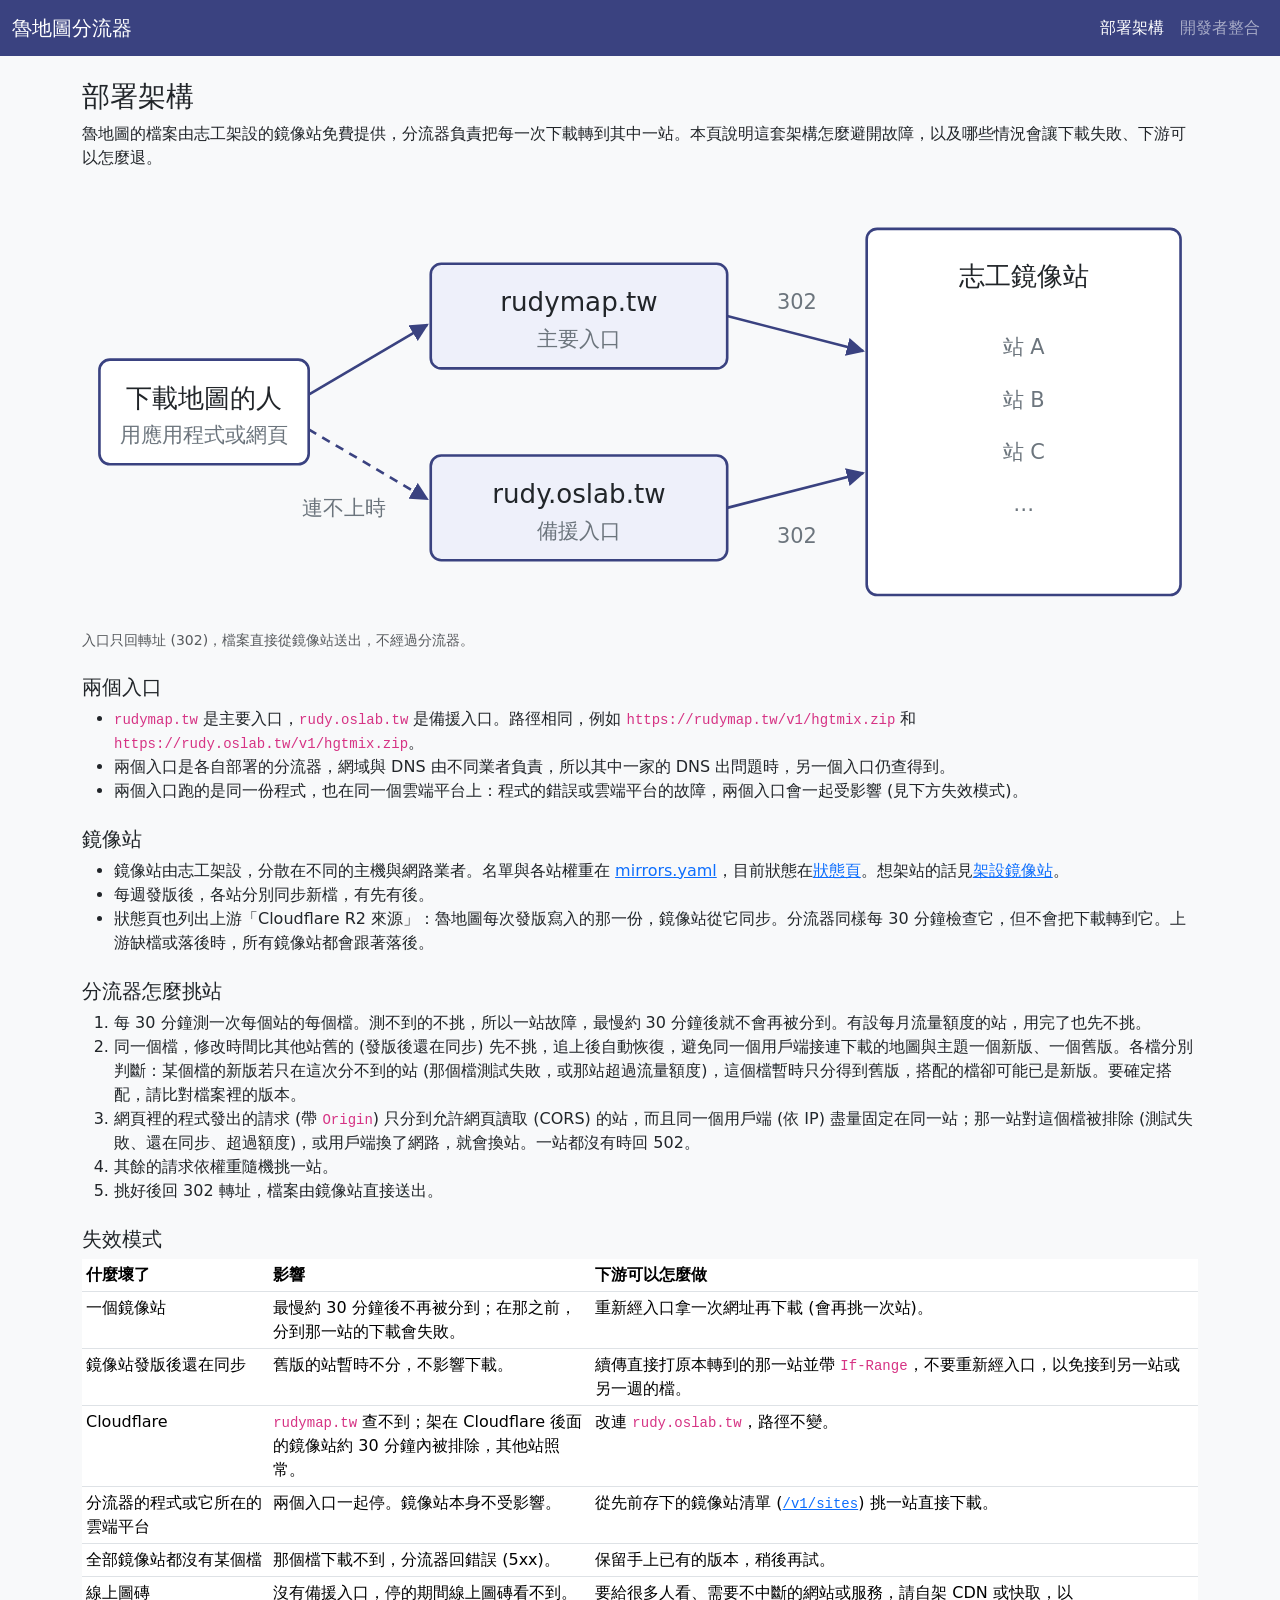
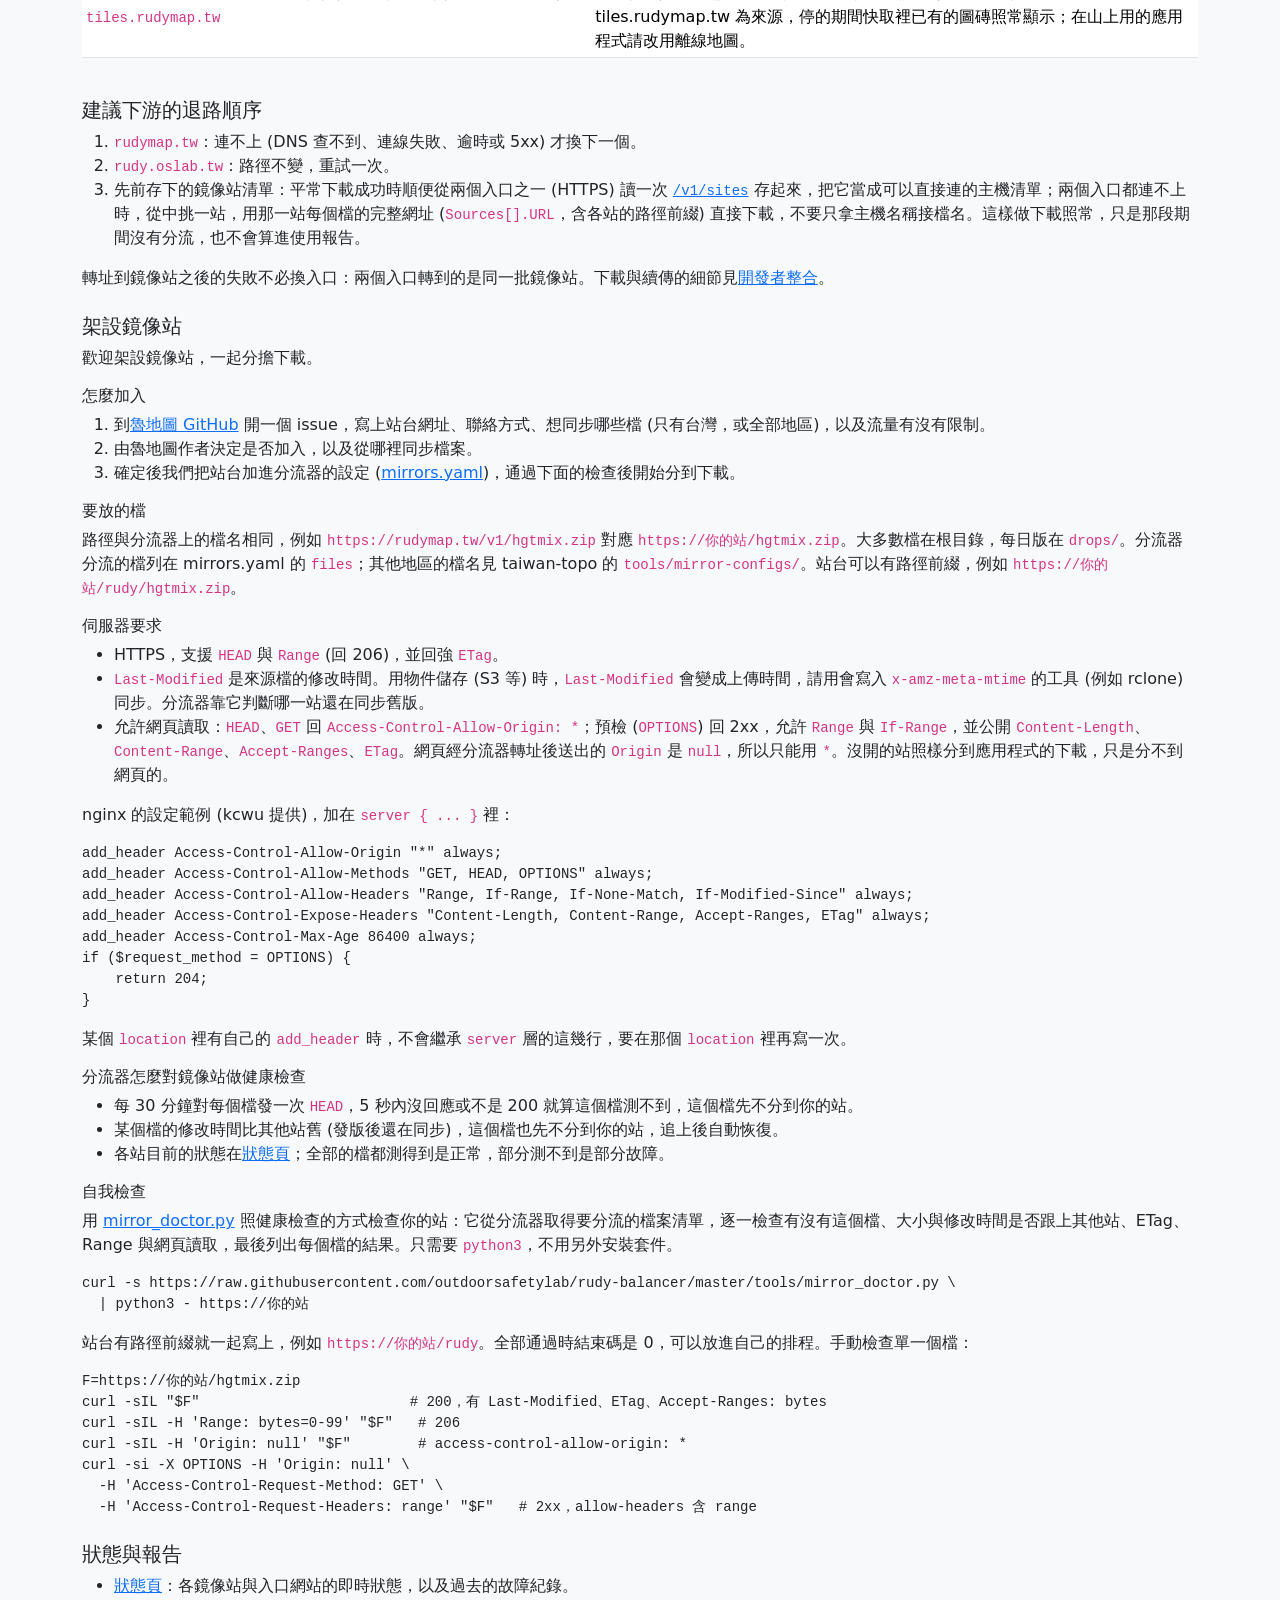
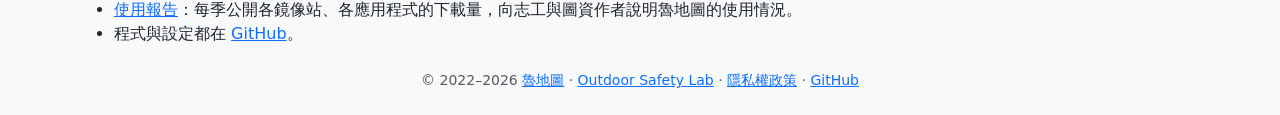
==== webroot/deployment/index.html @ 12022cca "fix: 檢查腳本逾時與重試對齊健康檢查；mtime 截斷；常見問題只寫作者回覆過的；curl 跟隨轉址 (AI 互審第 2 輪) Co-Authored-By: Claude Opus 5.5 <n" ====
<!DOCTYPE html>
<html lang="zh-Hant-TW">

<head>
  <meta charset="utf-8">
  <meta http-equiv="X-UA-Compatible" content="IE=edge">
  <meta name="viewport" content="width=device-width,initial-scale=1.0">
  <link rel="icon" type="image/png" href="/app/favicon.png">
  <title>部署架構 - 魯地圖分流器</title>
  <link href="https://cdn.jsdelivr.net/npm/bootstrap@5.1.3/dist/css/bootstrap.min.css" rel="stylesheet"
    integrity="sha384-1BmE4kWBq78iYhFldvKuhfTAU6auU8tT94WrHftjDbrCEXSU1oBoqyl2QvZ6jIW3" crossorigin="anonymous">
  <script src="https://cdn.jsdelivr.net/npm/bootstrap@5.1.3/dist/js/bootstrap.bundle.min.js"
    integrity="sha384-ka7Sk0Gln4gmtz2MlQnikT1wXgYsOg+OMhuP+IlRH9sENBO0LRn5q+8nbTov4+1p"
    crossorigin="anonymous"></script>
  <link href="/app/app.css?v=2" rel="stylesheet">
  <!-- What this page says about failover must match what the balancer does:
       update it in the same change as dao/file.go, controller/file.go,
       controller/affinity.go or the health check. -->
</head>

<body class="bg-light">
  <header>
    <nav class="navbar navbar-expand-lg navbar-dark" style="background-color: #3a4280;">
      <div class="container-fluid">
        <a class="navbar-brand" href="/app">魯地圖分流器</a>
        <button class="navbar-toggler" type="button" data-bs-toggle="collapse" data-bs-target="#navbarCollapse"
          aria-controls="navbarCollapse" aria-expanded="false" aria-label="Toggle navigation">
          <span class="navbar-toggler-icon"></span>
        </button>
        <div class="collapse navbar-collapse" id="navbarCollapse">
          <ul class="navbar-nav ms-auto mb-2 mb-lg-0">
            <li class="nav-item"><a class="nav-link active" aria-current="page" href="/deployment">部署架構</a></li>
            <li class="nav-item"><a class="nav-link" href="/developers">開發者整合</a></li>
          </ul>
        </div>
      </div>
    </nav>
  </header>
  <main class="container my-4 doc">
    <h1 class="h3">部署架構</h1>
    <p>
      魯地圖的檔案由志工架設的鏡像站免費提供，分流器負責把每一次下載轉到其中一站。本頁說明這套架構怎麼避開故障，以及哪些情況會讓下載失敗、下游可以怎麼退。
    </p>

    <figure class="arch my-4">
      <svg viewBox="0 0 640 250" role="img" aria-labelledby="arch-title">
        <title id="arch-title">下載經入口轉址到鏡像站</title>
        <defs>
          <marker id="arrow" viewBox="0 0 10 10" refX="9" refY="5" markerWidth="7" markerHeight="7" orient="auto">
            <path d="M0,0 L10,5 L0,10 z" fill="#3a4280" />
          </marker>
        </defs>
        <g class="box">
          <rect x="10" y="95" width="120" height="60" rx="6" fill="#fff" stroke="#3a4280" stroke-width="1.5" />
          <text x="70" y="122" text-anchor="middle" font-size="15" fill="#212529">下載地圖的人</text>
          <text x="70" y="142" class="sub" text-anchor="middle" font-size="12" fill="#6c757d">用應用程式或網頁</text>
        </g>
        <g class="box entry">
          <rect x="200" y="40" width="170" height="60" rx="6" fill="#eef0fa" stroke="#3a4280" stroke-width="1.5" />
          <text x="285" y="67" text-anchor="middle" font-size="15" fill="#212529">rudymap.tw</text>
          <text x="285" y="87" class="sub" text-anchor="middle" font-size="12" fill="#6c757d">主要入口</text>
          <rect x="200" y="150" width="170" height="60" rx="6" fill="#eef0fa" stroke="#3a4280" stroke-width="1.5" />
          <text x="285" y="177" text-anchor="middle" font-size="15" fill="#212529">rudy.oslab.tw</text>
          <text x="285" y="197" class="sub" text-anchor="middle" font-size="12" fill="#6c757d">備援入口</text>
        </g>
        <g class="box">
          <rect x="450" y="20" width="180" height="210" rx="6" fill="#fff" stroke="#3a4280" stroke-width="1.5" />
          <text x="540" y="52" text-anchor="middle" font-size="15" fill="#212529">志工鏡像站</text>
          <text x="540" y="92" class="sub" text-anchor="middle" font-size="12" fill="#6c757d">站 A</text>
          <text x="540" y="122" class="sub" text-anchor="middle" font-size="12" fill="#6c757d">站 B</text>
          <text x="540" y="152" class="sub" text-anchor="middle" font-size="12" fill="#6c757d">站 C</text>
          <text x="540" y="182" class="sub" text-anchor="middle" font-size="12" fill="#6c757d">…</text>
        </g>
        <g class="flow" fill="none" stroke="#3a4280" stroke-width="1.5">
          <path d="M130,115 L198,75" marker-end="url(#arrow)" />
          <path d="M130,135 L198,175" marker-end="url(#arrow)" stroke-dasharray="5 4" />
          <path d="M370,70 L448,90" marker-end="url(#arrow)" />
          <path d="M370,180 L448,160" marker-end="url(#arrow)" />
        </g>
        <text x="410" y="66" class="sub" text-anchor="middle" font-size="12" fill="#6c757d">302</text>
        <text x="410" y="200" class="sub" text-anchor="middle" font-size="12" fill="#6c757d">302</text>
        <text x="150" y="184" class="sub" text-anchor="middle" font-size="12" fill="#6c757d">連不上時</text>
      </svg>
      <figcaption class="text-muted small">入口只回轉址 (302)，檔案直接從鏡像站送出，不經過分流器。</figcaption>
    </figure>

    <h2 class="h5 mt-4">兩個入口</h2>
    <ul>
      <li><code>rudymap.tw</code> 是主要入口，<code>rudy.oslab.tw</code> 是備援入口。路徑相同，例如 <code>https://rudymap.tw/v1/hgtmix.zip</code> 和 <code>https://rudy.oslab.tw/v1/hgtmix.zip</code>。</li>
      <li>兩個入口是各自部署的分流器，網域與 DNS 由不同業者負責，所以其中一家的 DNS 出問題時，另一個入口仍查得到。</li>
      <li>兩個入口跑的是同一份程式，也在同一個雲端平台上：程式的錯誤或雲端平台的故障，兩個入口會一起受影響 (見下方失效模式)。</li>
    </ul>

    <h2 class="h5 mt-4">鏡像站</h2>
    <ul>
      <li>鏡像站由志工架設，分散在不同的主機與網路業者。名單與各站權重在 <a href="https://github.com/outdoorsafetylab/rudy-balancer/blob/master/config/mirrors.yaml">mirrors.yaml</a>，目前狀態在<a href="https://rudymap.statuspage.io/">狀態頁</a>。想架站的話見<a href="#mirrors">架設鏡像站</a>。</li>
      <li>每週發版後，各站分別同步新檔，有先有後。</li>
      <li>狀態頁也列出上游「Cloudflare R2 來源」：魯地圖每次發版寫入的那一份，鏡像站從它同步。分流器同樣每 30 分鐘檢查它，但不會把下載轉到它。上游缺檔或落後時，所有鏡像站都會跟著落後。</li>
    </ul>

    <h2 class="h5 mt-4">分流器怎麼挑站</h2>
    <ol>
      <li>每 30 分鐘測一次每個站的每個檔。測不到的不挑，所以一站故障，最慢約 30 分鐘後就不會再被分到。有設每月流量額度的站，用完了也先不挑。</li>
      <li>同一個檔，修改時間比其他站舊的 (發版後還在同步) 先不挑，追上後自動恢復，避免同一個用戶端接連下載的地圖與主題一個新版、一個舊版。各檔分別判斷：某個檔的新版若只在這次分不到的站 (那個檔測試失敗，或那站超過流量額度)，這個檔暫時只分得到舊版，搭配的檔卻可能已是新版。要確定搭配，請比對檔案裡的版本。</li>
      <li>網頁裡的程式發出的請求 (帶 <code>Origin</code>) 只分到允許網頁讀取 (CORS) 的站，而且同一個用戶端 (依 IP) 盡量固定在同一站；那一站對這個檔被排除 (測試失敗、還在同步、超過額度)，或用戶端換了網路，就會換站。一站都沒有時回 502。</li>
      <li>其餘的請求依權重隨機挑一站。</li>
      <li>挑好後回 302 轉址，檔案由鏡像站直接送出。</li>
    </ol>

    <h2 class="h5 mt-4">失效模式</h2>
    <div class="table-responsive">
      <table class="table table-sm align-top">
        <thead>
          <tr>
            <th>什麼壞了</th>
            <th>影響</th>
            <th>下游可以怎麼做</th>
          </tr>
        </thead>
        <tbody>
          <tr>
            <td>一個鏡像站</td>
            <td>最慢約 30 分鐘後不再被分到；在那之前，分到那一站的下載會失敗。</td>
            <td>重新經入口拿一次網址再下載 (會再挑一次站)。</td>
          </tr>
          <tr>
            <td>鏡像站發版後還在同步</td>
            <td>舊版的站暫時不分，不影響下載。</td>
            <td>續傳直接打原本轉到的那一站並帶 <code>If-Range</code>，不要重新經入口，以免接到另一站或另一週的檔。</td>
          </tr>
          <tr>
            <td>Cloudflare</td>
            <td><code>rudymap.tw</code> 查不到；架在 Cloudflare 後面的鏡像站約 30 分鐘內被排除，其他站照常。</td>
            <td>改連 <code>rudy.oslab.tw</code>，路徑不變。</td>
          </tr>
          <tr>
            <td>分流器的程式或它所在的雲端平台</td>
            <td>兩個入口一起停。鏡像站本身不受影響。</td>
            <td>從先前存下的鏡像站清單 (<a href="/v1/sites"><code>/v1/sites</code></a>) 挑一站直接下載。</td>
          </tr>
          <tr>
            <td>全部鏡像站都沒有某個檔</td>
            <td>那個檔下載不到，分流器回錯誤 (5xx)。</td>
            <td>保留手上已有的版本，稍後再試。</td>
          </tr>
          <tr>
            <td>線上圖磚 <code>tiles.rudymap.tw</code></td>
            <td>沒有備援入口，停的期間線上圖磚看不到。</td>
            <td>要給很多人看、需要不中斷的網站或服務，請自架 CDN 或快取，以 tiles.rudymap.tw 為來源，停的期間快取裡已有的圖磚照常顯示；在山上用的應用程式請改用離線地圖。</td>
          </tr>
        </tbody>
      </table>
    </div>

    <h2 class="h5 mt-4">建議下游的退路順序</h2>
    <ol>
      <li><code>rudymap.tw</code>：連不上 (DNS 查不到、連線失敗、逾時或 5xx) 才換下一個。</li>
      <li><code>rudy.oslab.tw</code>：路徑不變，重試一次。</li>
      <li>先前存下的鏡像站清單：平常下載成功時順便從兩個入口之一 (HTTPS) 讀一次 <a href="/v1/sites"><code>/v1/sites</code></a> 存起來，把它當成可以直接連的主機清單；兩個入口都連不上時，從中挑一站，用那一站每個檔的完整網址 (<code>Sources[].URL</code>，含各站的路徑前綴) 直接下載，不要只拿主機名稱接檔名。這樣做下載照常，只是那段期間沒有分流，也不會算進使用報告。</li>
    </ol>
    <p>轉址到鏡像站之後的失敗不必換入口：兩個入口轉到的是同一批鏡像站。下載與續傳的細節見<a href="/developers#app-download">開發者整合</a>。</p>

    <h2 class="h5 mt-4" id="mirrors">架設鏡像站</h2>
    <p>歡迎架設鏡像站，一起分擔下載。</p>
    <h3 class="h6 mt-3">怎麼加入</h3>
    <ol>
      <li>到<a href="https://github.com/alpha-rudy/taiwan-topo/issues">魯地圖 GitHub</a> 開一個 issue，寫上站台網址、聯絡方式、想同步哪些檔 (只有台灣，或全部地區)，以及流量有沒有限制。</li>
      <li>由魯地圖作者決定是否加入，以及從哪裡同步檔案。</li>
      <li>確定後我們把站台加進分流器的設定 (<a href="https://github.com/outdoorsafetylab/rudy-balancer/blob/master/config/mirrors.yaml">mirrors.yaml</a>)，通過下面的檢查後開始分到下載。</li>
    </ol>
    <h3 class="h6 mt-3">要放的檔</h3>
    <p>路徑與分流器上的檔名相同，例如 <code>https://rudymap.tw/v1/hgtmix.zip</code> 對應 <code>https://你的站/hgtmix.zip</code>。大多數檔在根目錄，每日版在 <code>drops/</code>。分流器分流的檔列在 mirrors.yaml 的 <code>files</code>；其他地區的檔名見 taiwan-topo 的 <code>tools/mirror-configs/</code>。站台可以有路徑前綴，例如 <code>https://你的站/rudy/hgtmix.zip</code>。</p>
    <h3 class="h6 mt-3">伺服器要求</h3>
    <ul>
      <li>HTTPS，支援 <code>HEAD</code> 與 <code>Range</code> (回 206)，並回強 <code>ETag</code>。</li>
      <li><code>Last-Modified</code> 是來源檔的修改時間。用物件儲存 (S3 等) 時，<code>Last-Modified</code> 會變成上傳時間，請用會寫入 <code>x-amz-meta-mtime</code> 的工具 (例如 rclone) 同步。分流器靠它判斷哪一站還在同步舊版。</li>
      <li>允許網頁讀取：<code>HEAD</code>、<code>GET</code> 回 <code>Access-Control-Allow-Origin: *</code>；預檢 (<code>OPTIONS</code>) 回 2xx，允許 <code>Range</code> 與 <code>If-Range</code>，並公開 <code>Content-Length</code>、<code>Content-Range</code>、<code>Accept-Ranges</code>、<code>ETag</code>。網頁經分流器轉址後送出的 <code>Origin</code> 是 <code>null</code>，所以只能用 <code>*</code>。沒開的站照樣分到應用程式的下載，只是分不到網頁的。</li>
    </ul>
    <p>nginx 的設定範例 (kcwu 提供)，加在 <code>server { ... }</code> 裡：</p>
    <pre><code>add_header Access-Control-Allow-Origin "*" always;
add_header Access-Control-Allow-Methods "GET, HEAD, OPTIONS" always;
add_header Access-Control-Allow-Headers "Range, If-Range, If-None-Match, If-Modified-Since" always;
add_header Access-Control-Expose-Headers "Content-Length, Content-Range, Accept-Ranges, ETag" always;
add_header Access-Control-Max-Age 86400 always;
if ($request_method = OPTIONS) {
    return 204;
}</code></pre>
    <p>某個 <code>location</code> 裡有自己的 <code>add_header</code> 時，不會繼承 <code>server</code> 層的這幾行，要在那個 <code>location</code> 裡再寫一次。</p>
    <h3 class="h6 mt-3">分流器怎麼對鏡像站做健康檢查</h3>
    <ul>
      <li>每 30 分鐘對每個檔發一次 <code>HEAD</code>，5 秒內沒回應或不是 200 就算這個檔測不到，這個檔先不分到你的站。</li>
      <li>某個檔的修改時間比其他站舊 (發版後還在同步)，這個檔也先不分到你的站，追上後自動恢復。</li>
      <li>各站目前的狀態在<a href="https://rudymap.statuspage.io/">狀態頁</a>；全部的檔都測得到是正常，部分測不到是部分故障。</li>
    </ul>
    <h3 class="h6 mt-3">自我檢查</h3>
    <p>用 <a href="https://github.com/outdoorsafetylab/rudy-balancer/blob/master/tools/mirror_doctor.py">mirror_doctor.py</a> 照健康檢查的方式檢查你的站：它從分流器取得要分流的檔案清單，逐一檢查有沒有這個檔、大小與修改時間是否跟上其他站、ETag、Range 與網頁讀取，最後列出每個檔的結果。只需要 <code>python3</code>，不用另外安裝套件。</p>
    <pre><code>curl -s https://raw.githubusercontent.com/outdoorsafetylab/rudy-balancer/master/tools/mirror_doctor.py \
  | python3 - https://你的站</code></pre>
    <p>站台有路徑前綴就一起寫上，例如 <code>https://你的站/rudy</code>。全部通過時結束碼是 0，可以放進自己的排程。手動檢查單一個檔：</p>
    <pre><code>F=https://你的站/hgtmix.zip
curl -sIL "$F"                         # 200，有 Last-Modified、ETag、Accept-Ranges: bytes
curl -sIL -H 'Range: bytes=0-99' "$F"   # 206
curl -sIL -H 'Origin: null' "$F"        # access-control-allow-origin: *
curl -si -X OPTIONS -H 'Origin: null' \
  -H 'Access-Control-Request-Method: GET' \
  -H 'Access-Control-Request-Headers: range' "$F"   # 2xx，allow-headers 含 range</code></pre>

    <h2 class="h5 mt-4">狀態與報告</h2>
    <ul>
      <li><a href="https://rudymap.statuspage.io/">狀態頁</a>：各鏡像站與入口網站的即時狀態，以及過去的故障紀錄。</li>
      <li><a href="https://outdoorsafetylab.org/rudymap/reports">使用報告</a>：每季公開各鏡像站、各應用程式的下載量，向志工與圖資作者說明魯地圖的使用情況。</li>
      <li>程式與設定都在 <a href="https://github.com/outdoorsafetylab/rudy-balancer">GitHub</a>。</li>
    </ul>
  </main>
  <footer class="container text-muted small text-center my-4">
    &copy; 2022&ndash;<span id="year">2026</span> <a href="https://rudymap.tw/">魯地圖</a> &middot;
    <a href="https://outdoorsafetylab.org/">Outdoor Safety Lab</a> &middot;
    <a href="/app/privacy">隱私權政策</a> &middot;
    <a href="https://github.com/outdoorsafetylab/rudy-balancer">GitHub</a><span id="version"></span>
  </footer>
  <script>
    // Same footer as the portal: this year, and the deployed version from /v1/version.
    document.getElementById("year").textContent = new Date().getFullYear();
    fetch("/v1/version").then((r) => r.json()).then((v) => {
      const version = v.tag || v.commit;
      if (version) document.getElementById("version").textContent = " \u00b7 (" + version + ")";
    }).catch(() => {});
  </script>
</body>

</html>
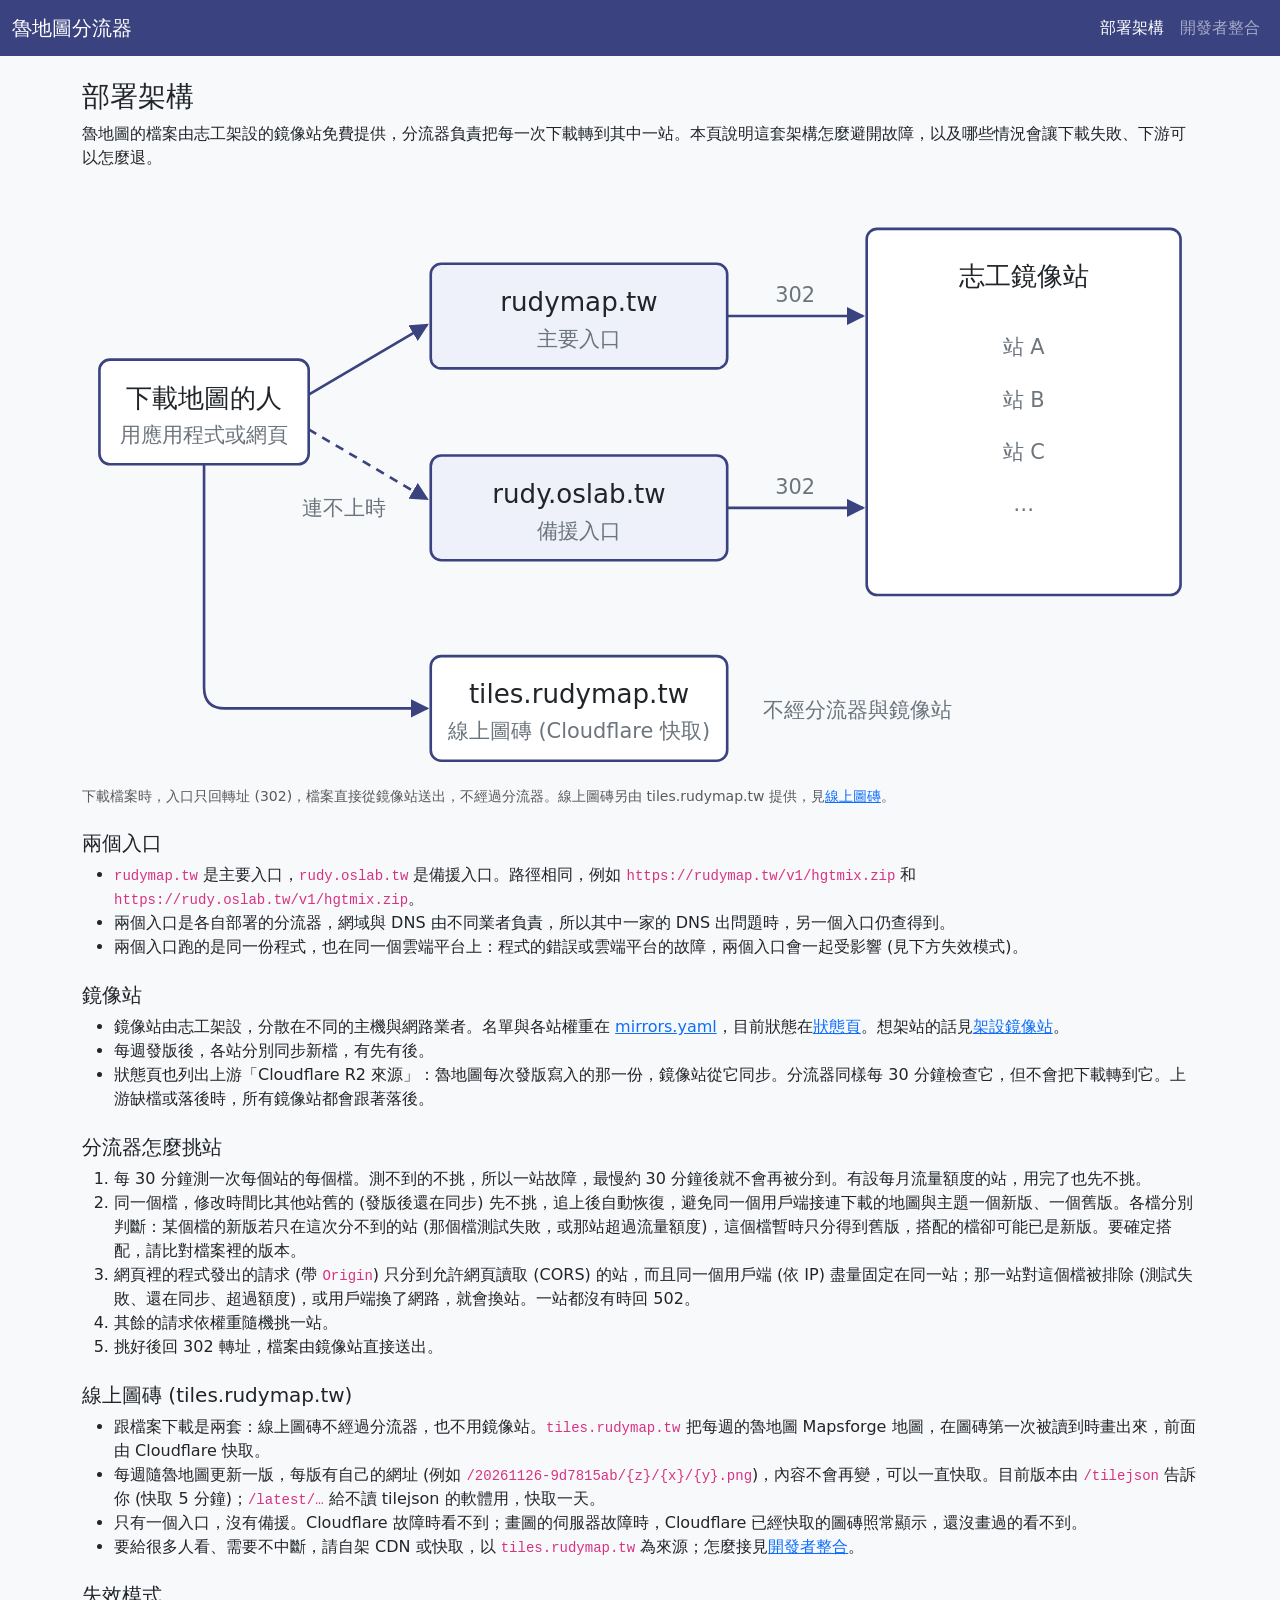
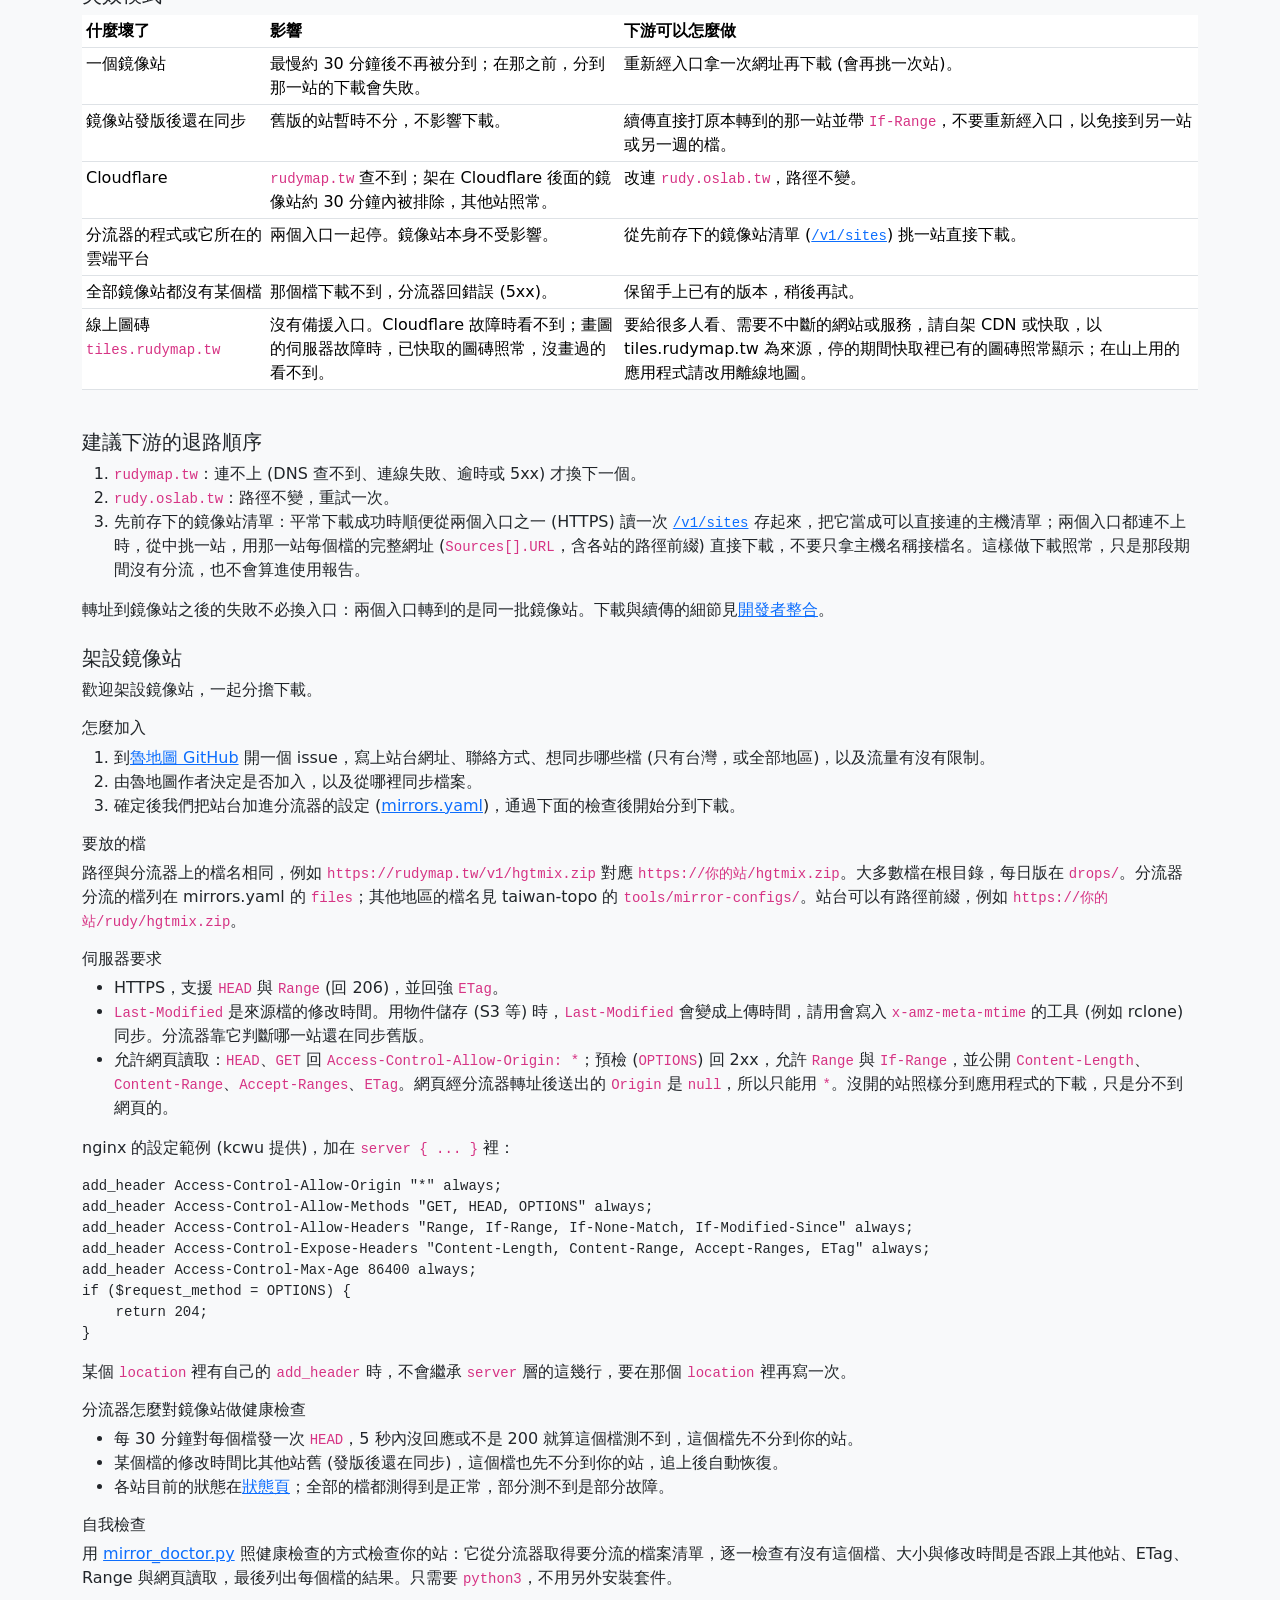
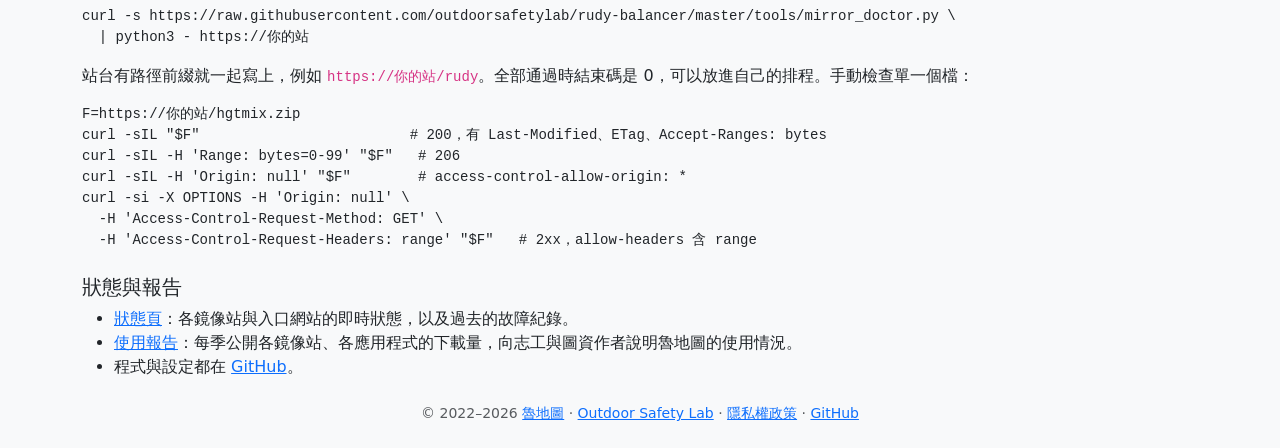
==== commit 8cd1f23c: "docs(web): 部署架構加上線上圖磚 (tiles.rudymap.tw)，架構圖也畫進去 - 新段落「線上圖磚 (tiles.rudymap.tw)」：不經分流器與鏡像站，第一次被讀到時才畫，" ====
--- a/webroot/deployment/index.html
+++ b/webroot/deployment/index.html
@@ -43,8 +43,8 @@
     </p>
 
     <figure class="arch my-4">
-      <svg viewBox="0 0 640 250" role="img" aria-labelledby="arch-title">
-        <title id="arch-title">下載經入口轉址到鏡像站</title>
+      <svg viewBox="0 0 640 340" role="img" aria-labelledby="arch-title">
+        <title id="arch-title">下載經入口轉址到鏡像站；線上圖磚另由 tiles.rudymap.tw 提供</title>
         <defs>
           <marker id="arrow" viewBox="0 0 10 10" refX="9" refY="5" markerWidth="7" markerHeight="7" orient="auto">
             <path d="M0,0 L10,5 L0,10 z" fill="#3a4280" />
@@ -71,17 +71,24 @@
           <text x="540" y="152" class="sub" text-anchor="middle" font-size="12" fill="#6c757d">站 C</text>
           <text x="540" y="182" class="sub" text-anchor="middle" font-size="12" fill="#6c757d">…</text>
         </g>
+        <g class="box">
+          <rect x="200" y="265" width="170" height="60" rx="6" fill="#fff" stroke="#3a4280" stroke-width="1.5" />
+          <text x="285" y="292" text-anchor="middle" font-size="15" fill="#212529">tiles.rudymap.tw</text>
+          <text x="285" y="312" class="sub" text-anchor="middle" font-size="12" fill="#6c757d">線上圖磚 (Cloudflare 快取)</text>
+        </g>
         <g class="flow" fill="none" stroke="#3a4280" stroke-width="1.5">
+          <path d="M70,155 L70,283 Q70,295 82,295 L198,295" marker-end="url(#arrow)" />
           <path d="M130,115 L198,75" marker-end="url(#arrow)" />
           <path d="M130,135 L198,175" marker-end="url(#arrow)" stroke-dasharray="5 4" />
-          <path d="M370,70 L448,90" marker-end="url(#arrow)" />
-          <path d="M370,180 L448,160" marker-end="url(#arrow)" />
-        </g>
-        <text x="410" y="66" class="sub" text-anchor="middle" font-size="12" fill="#6c757d">302</text>
-        <text x="410" y="200" class="sub" text-anchor="middle" font-size="12" fill="#6c757d">302</text>
+          <path d="M370,70 L448,70" marker-end="url(#arrow)" />
+          <path d="M370,180 L448,180" marker-end="url(#arrow)" />
+        </g>
+        <text x="409" y="62" class="sub" text-anchor="middle" font-size="12" fill="#6c757d">302</text>
+        <text x="409" y="172" class="sub" text-anchor="middle" font-size="12" fill="#6c757d">302</text>
         <text x="150" y="184" class="sub" text-anchor="middle" font-size="12" fill="#6c757d">連不上時</text>
+        <text x="445" y="300" class="sub" text-anchor="middle" font-size="12" fill="#6c757d">不經分流器與鏡像站</text>
       </svg>
-      <figcaption class="text-muted small">入口只回轉址 (302)，檔案直接從鏡像站送出，不經過分流器。</figcaption>
+      <figcaption class="text-muted small">下載檔案時，入口只回轉址 (302)，檔案直接從鏡像站送出，不經過分流器。線上圖磚另由 tiles.rudymap.tw 提供，見<a href="#tiles">線上圖磚</a>。</figcaption>
     </figure>
 
     <h2 class="h5 mt-4">兩個入口</h2>
@@ -107,6 +114,14 @@
       <li>挑好後回 302 轉址，檔案由鏡像站直接送出。</li>
     </ol>
 
+    <h2 class="h5 mt-4" id="tiles">線上圖磚 (tiles.rudymap.tw)</h2>
+    <ul>
+      <li>跟檔案下載是兩套：線上圖磚不經過分流器，也不用鏡像站。<code>tiles.rudymap.tw</code> 把每週的魯地圖 Mapsforge 地圖，在圖磚第一次被讀到時畫出來，前面由 Cloudflare 快取。</li>
+      <li>每週隨魯地圖更新一版，每版有自己的網址 (例如 <code>/20261126-9d7815ab/{z}/{x}/{y}.png</code>)，內容不會再變，可以一直快取。目前版本由 <code>/tilejson</code> 告訴你 (快取 5 分鐘)；<code>/latest/…</code> 給不讀 tilejson 的軟體用，快取一天。</li>
+      <li>只有一個入口，沒有備援。Cloudflare 故障時看不到；畫圖的伺服器故障時，Cloudflare 已經快取的圖磚照常顯示，還沒畫過的看不到。</li>
+      <li>要給很多人看、需要不中斷，請自架 CDN 或快取，以 <code>tiles.rudymap.tw</code> 為來源；怎麼接見<a href="/developers#web-tiles">開發者整合</a>。</li>
+    </ul>
+
     <h2 class="h5 mt-4">失效模式</h2>
     <div class="table-responsive">
       <table class="table table-sm align-top">
@@ -145,7 +160,7 @@
           </tr>
           <tr>
             <td>線上圖磚 <code>tiles.rudymap.tw</code></td>
-            <td>沒有備援入口，停的期間線上圖磚看不到。</td>
+            <td>沒有備援入口。Cloudflare 故障時看不到；畫圖的伺服器故障時，已快取的圖磚照常，沒畫過的看不到。</td>
             <td>要給很多人看、需要不中斷的網站或服務，請自架 CDN 或快取，以 tiles.rudymap.tw 為來源，停的期間快取裡已有的圖磚照常顯示；在山上用的應用程式請改用離線地圖。</td>
           </tr>
         </tbody>
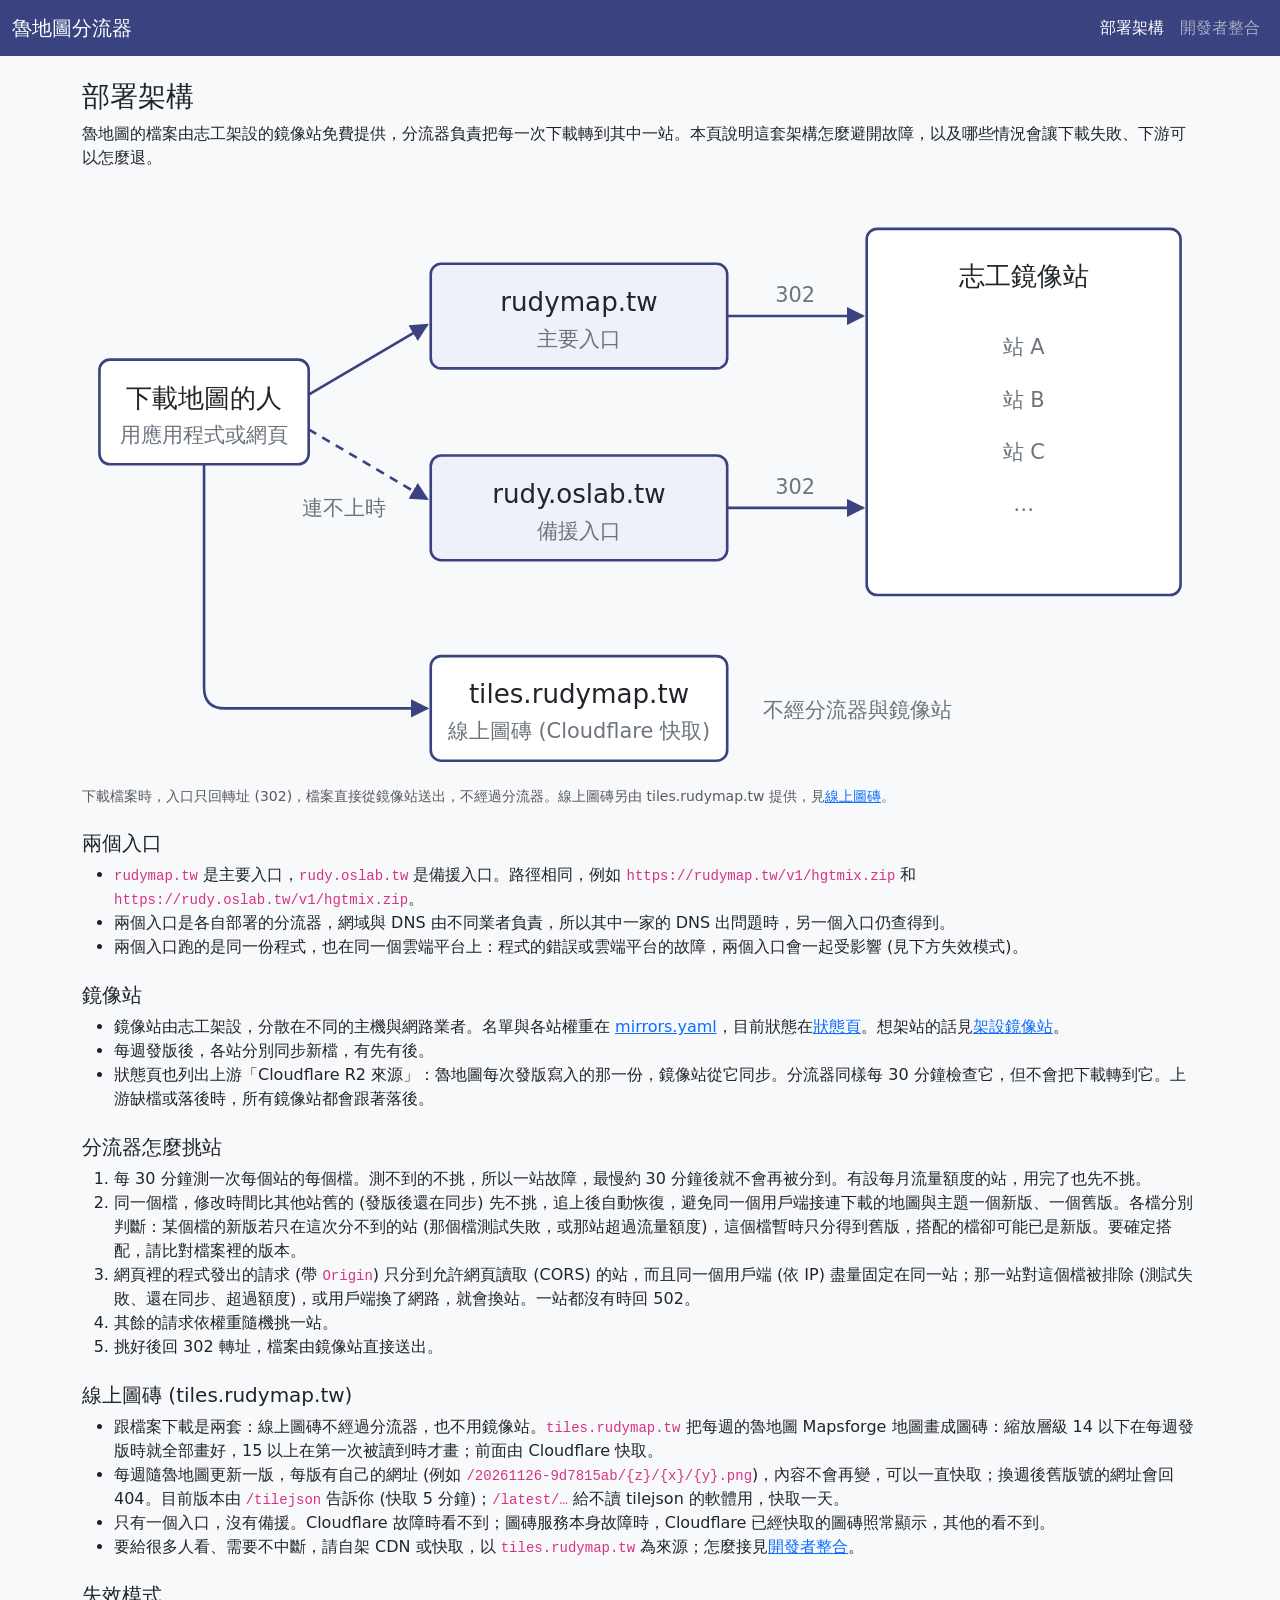
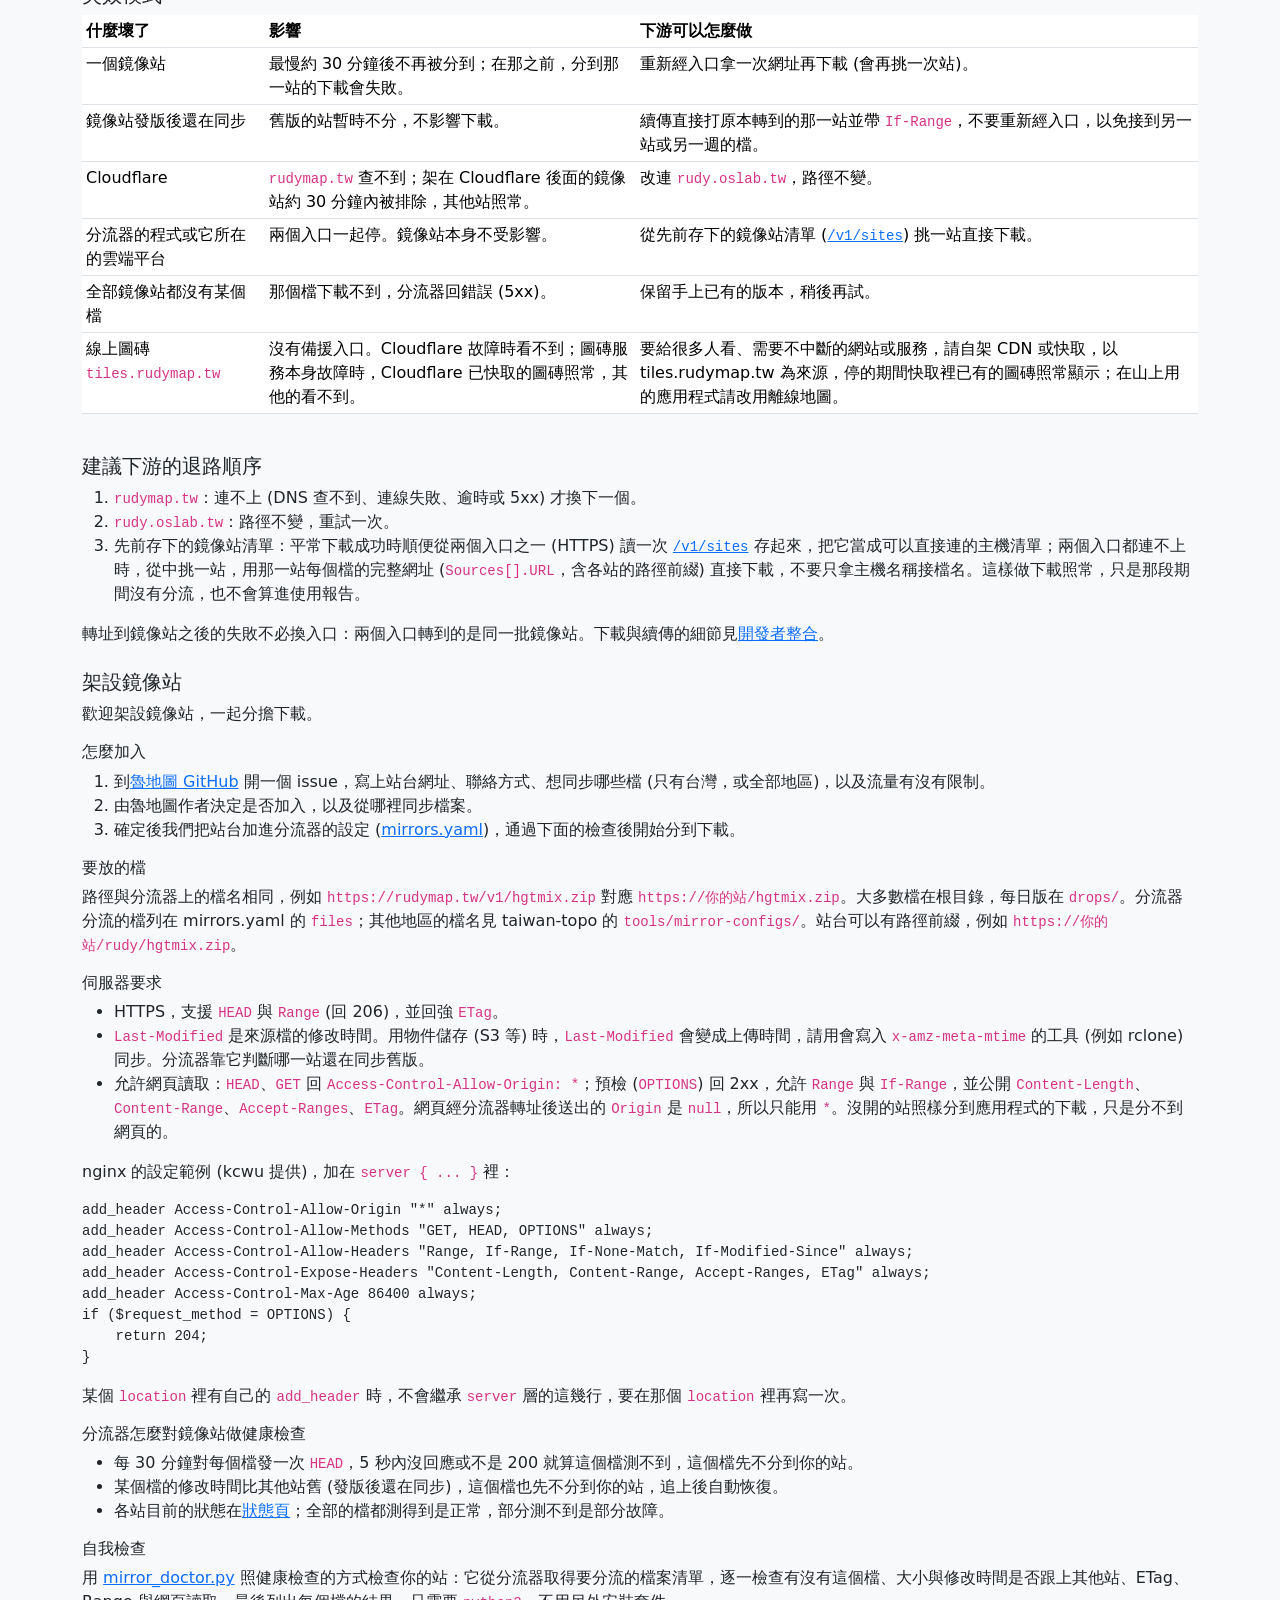
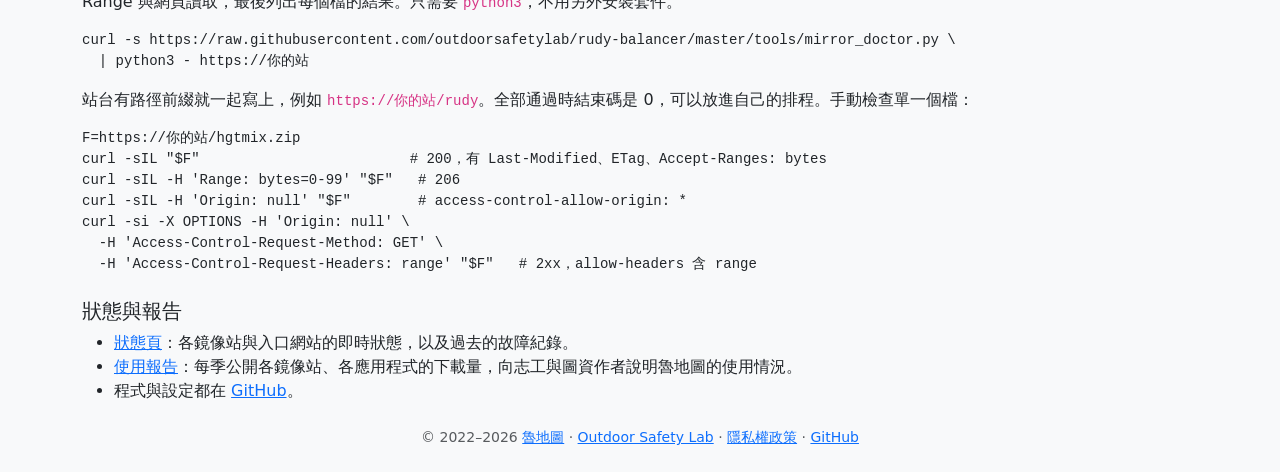
==== commit 4bd228ca: "docs(web): 圖磚 14 以下發版時畫好、15 以上讀到才畫；舊版號換週後 404 (AI 互審第 1 輪) Co-Authored-By: Claude Opus 5.5 <noreply@" ====
--- a/webroot/deployment/index.html
+++ b/webroot/deployment/index.html
@@ -116,9 +116,9 @@
 
     <h2 class="h5 mt-4" id="tiles">線上圖磚 (tiles.rudymap.tw)</h2>
     <ul>
-      <li>跟檔案下載是兩套：線上圖磚不經過分流器，也不用鏡像站。<code>tiles.rudymap.tw</code> 把每週的魯地圖 Mapsforge 地圖，在圖磚第一次被讀到時畫出來，前面由 Cloudflare 快取。</li>
-      <li>每週隨魯地圖更新一版，每版有自己的網址 (例如 <code>/20261126-9d7815ab/{z}/{x}/{y}.png</code>)，內容不會再變，可以一直快取。目前版本由 <code>/tilejson</code> 告訴你 (快取 5 分鐘)；<code>/latest/…</code> 給不讀 tilejson 的軟體用，快取一天。</li>
-      <li>只有一個入口，沒有備援。Cloudflare 故障時看不到；畫圖的伺服器故障時，Cloudflare 已經快取的圖磚照常顯示，還沒畫過的看不到。</li>
+      <li>跟檔案下載是兩套：線上圖磚不經過分流器，也不用鏡像站。<code>tiles.rudymap.tw</code> 把每週的魯地圖 Mapsforge 地圖畫成圖磚：縮放層級 14 以下在每週發版時就全部畫好，15 以上在第一次被讀到時才畫；前面由 Cloudflare 快取。</li>
+      <li>每週隨魯地圖更新一版，每版有自己的網址 (例如 <code>/20261126-9d7815ab/{z}/{x}/{y}.png</code>)，內容不會再變，可以一直快取；換週後舊版號的網址會回 404。目前版本由 <code>/tilejson</code> 告訴你 (快取 5 分鐘)；<code>/latest/…</code> 給不讀 tilejson 的軟體用，快取一天。</li>
+      <li>只有一個入口，沒有備援。Cloudflare 故障時看不到；圖磚服務本身故障時，Cloudflare 已經快取的圖磚照常顯示，其他的看不到。</li>
       <li>要給很多人看、需要不中斷，請自架 CDN 或快取，以 <code>tiles.rudymap.tw</code> 為來源；怎麼接見<a href="/developers#web-tiles">開發者整合</a>。</li>
     </ul>
 
@@ -160,7 +160,7 @@
           </tr>
           <tr>
             <td>線上圖磚 <code>tiles.rudymap.tw</code></td>
-            <td>沒有備援入口。Cloudflare 故障時看不到；畫圖的伺服器故障時，已快取的圖磚照常，沒畫過的看不到。</td>
+            <td>沒有備援入口。Cloudflare 故障時看不到；圖磚服務本身故障時，Cloudflare 已快取的圖磚照常，其他的看不到。</td>
             <td>要給很多人看、需要不中斷的網站或服務，請自架 CDN 或快取，以 tiles.rudymap.tw 為來源，停的期間快取裡已有的圖磚照常顯示；在山上用的應用程式請改用離線地圖。</td>
           </tr>
         </tbody>
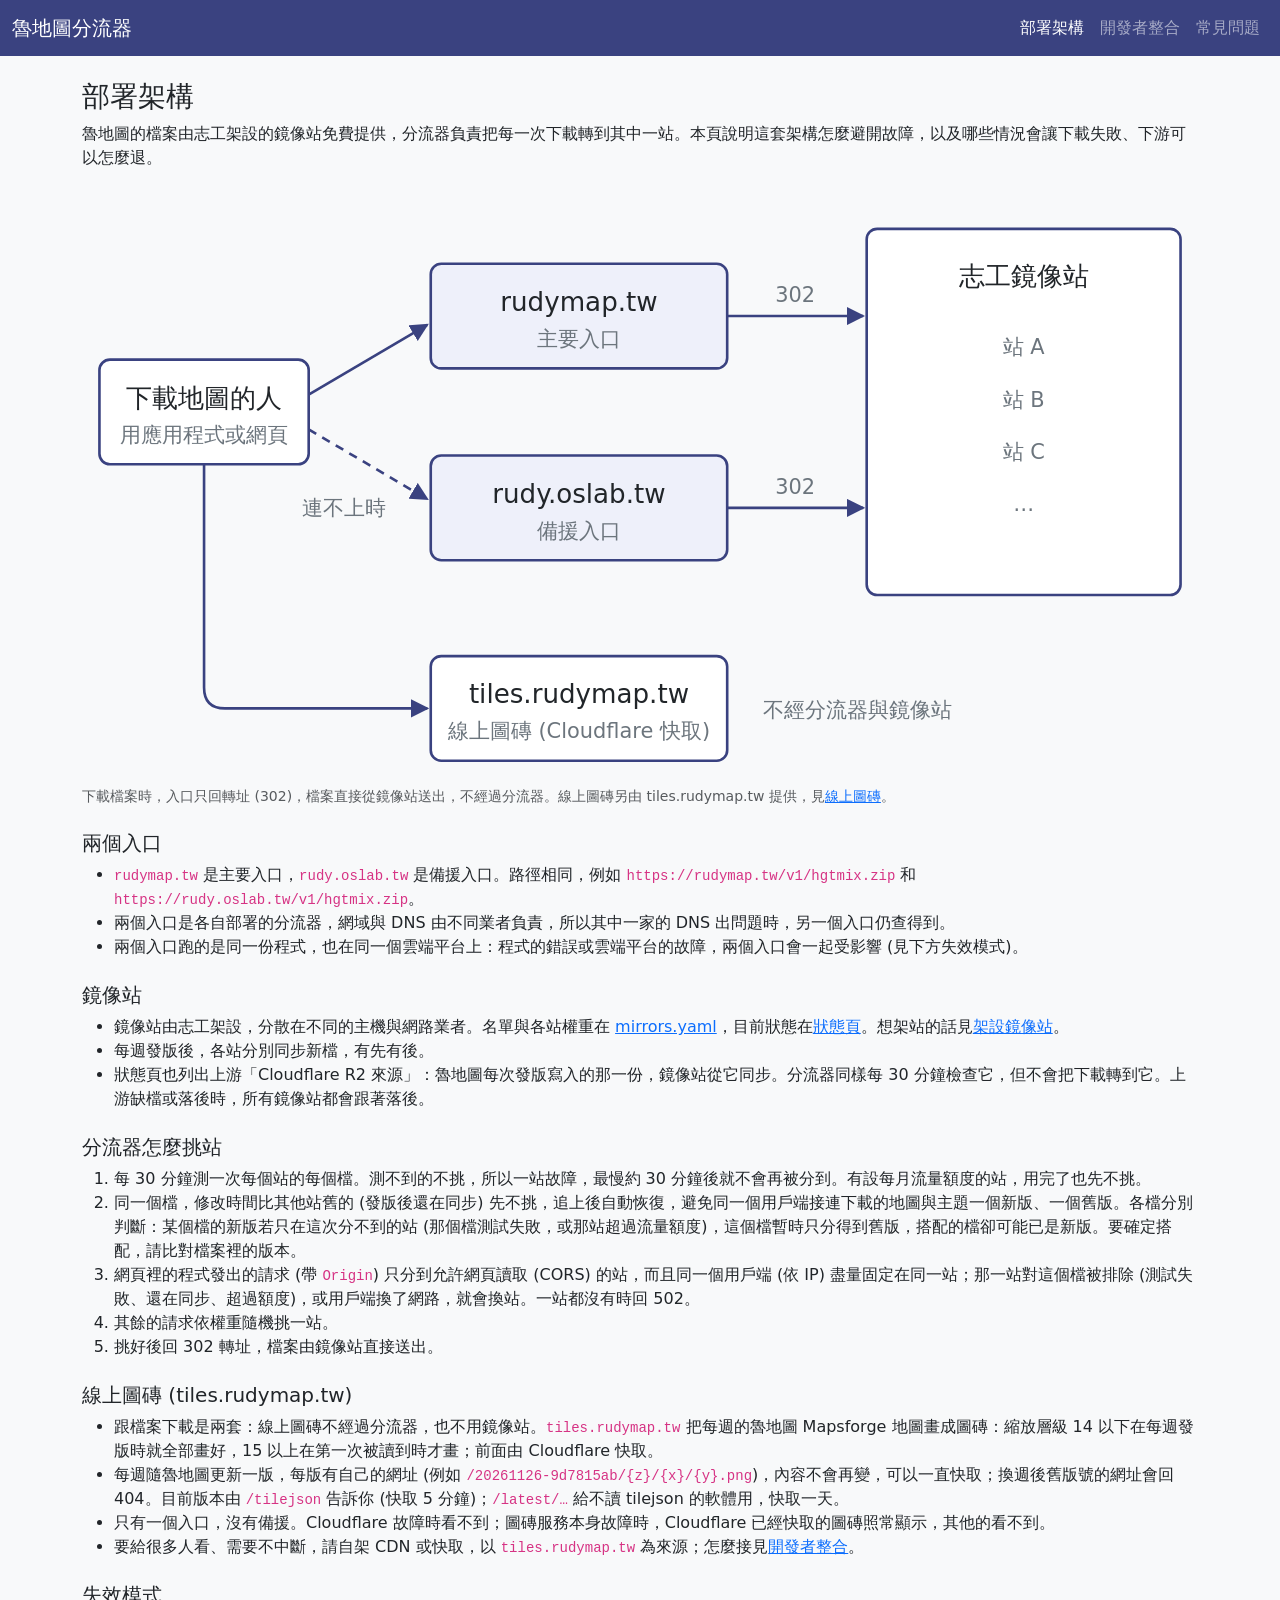
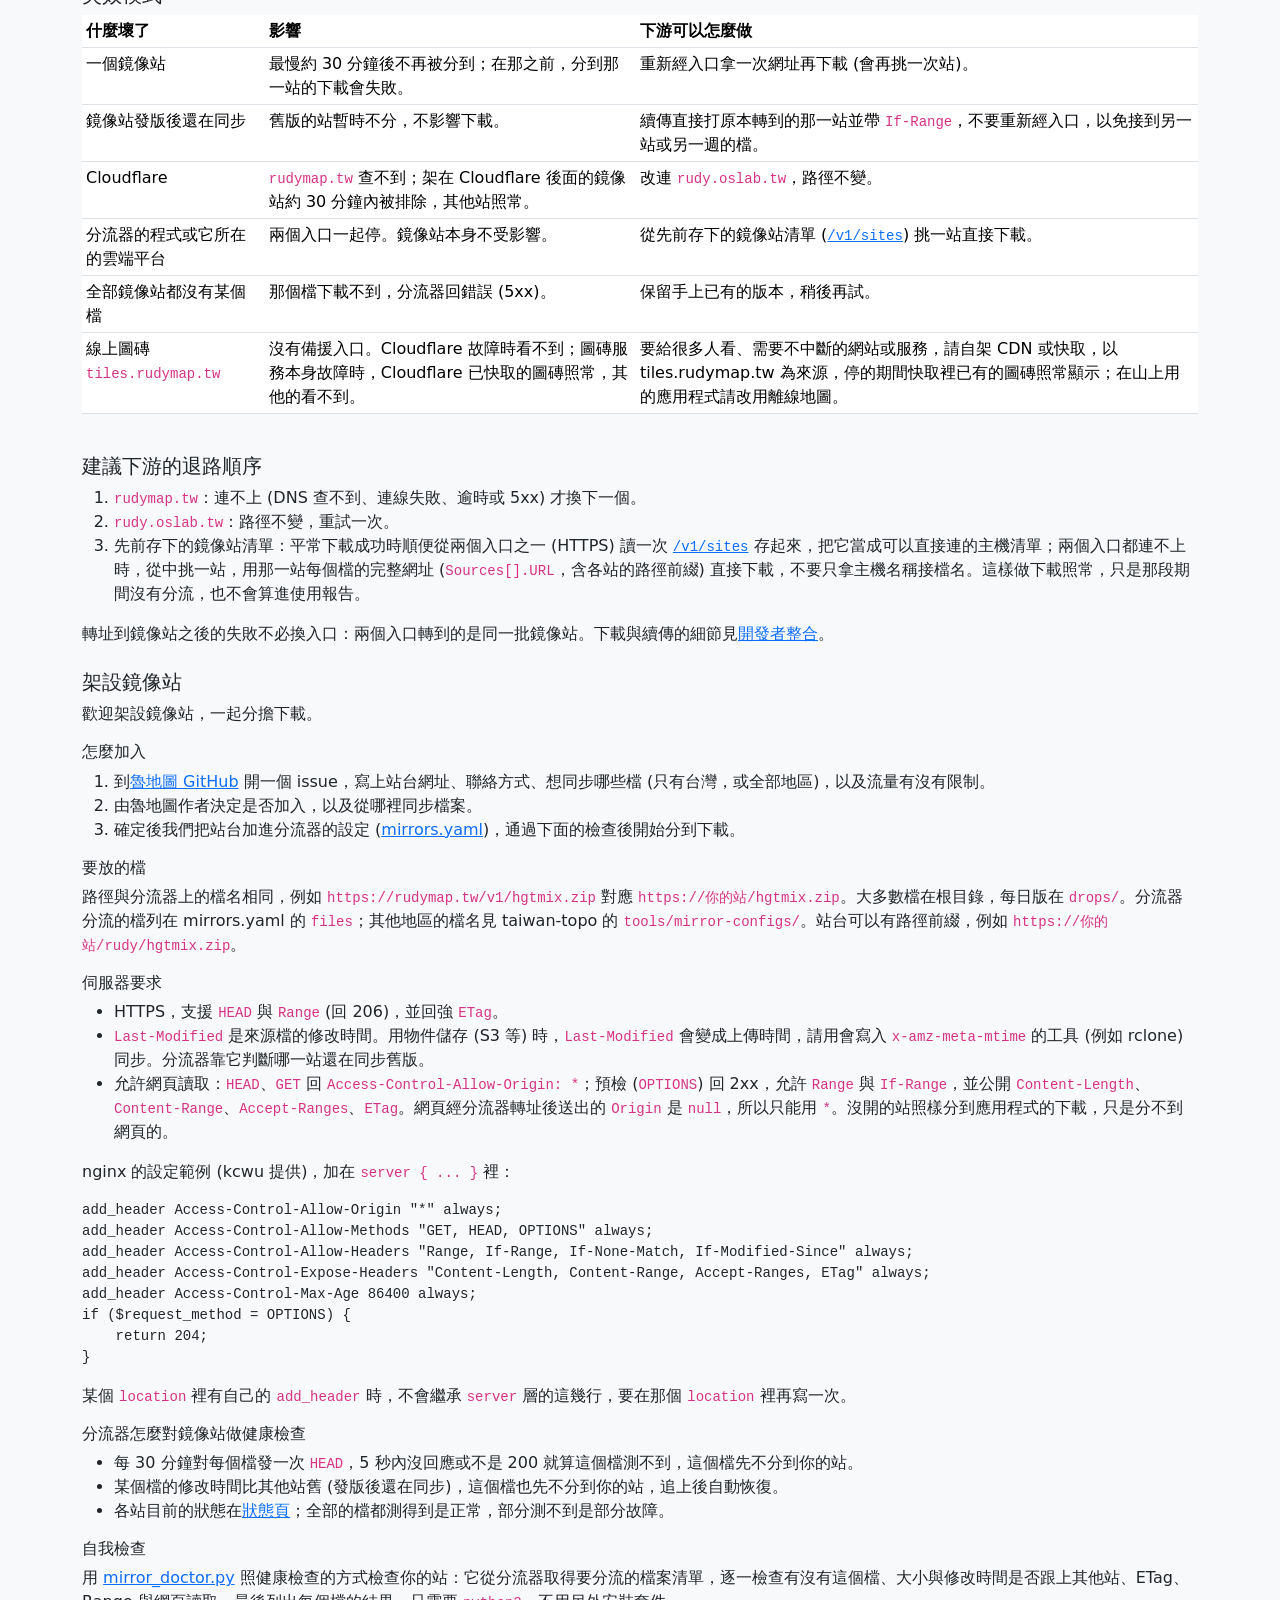
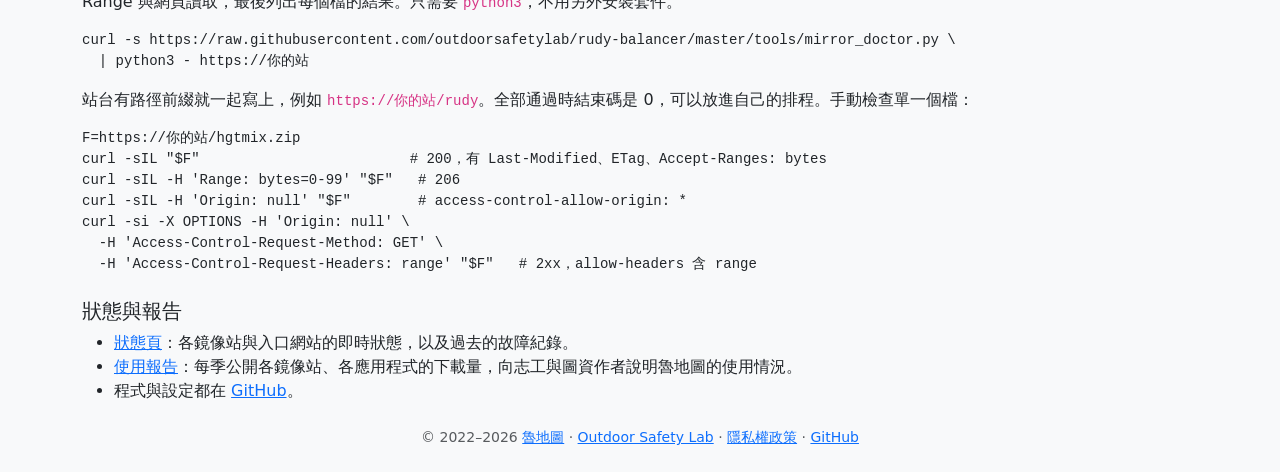
==== commit 3bc68f4d: "wip: /faq page" ====
--- a/webroot/deployment/index.html
+++ b/webroot/deployment/index.html
@@ -31,6 +31,7 @@
           <ul class="navbar-nav ms-auto mb-2 mb-lg-0">
             <li class="nav-item"><a class="nav-link active" aria-current="page" href="/deployment">部署架構</a></li>
             <li class="nav-item"><a class="nav-link" href="/developers">開發者整合</a></li>
+            <li class="nav-item"><a class="nav-link" href="/faq">常見問題</a></li>
           </ul>
         </div>
       </div>
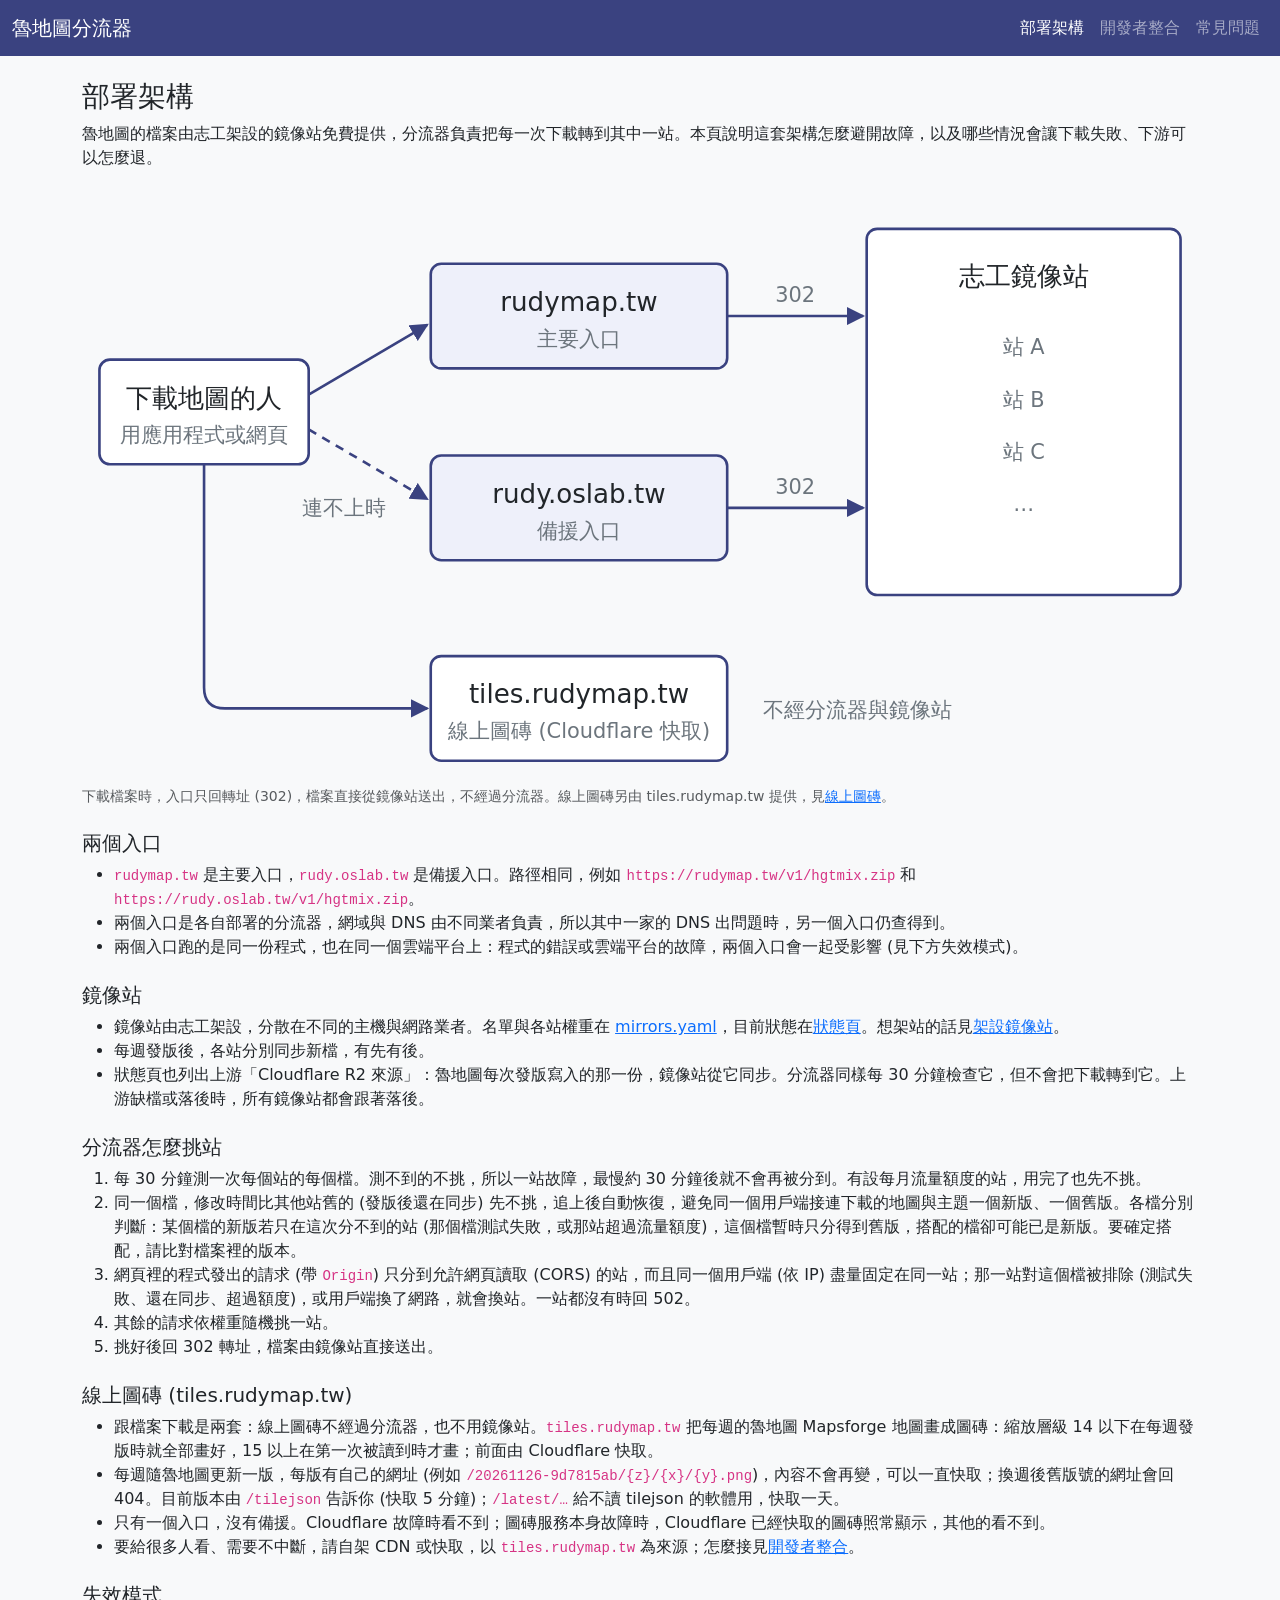
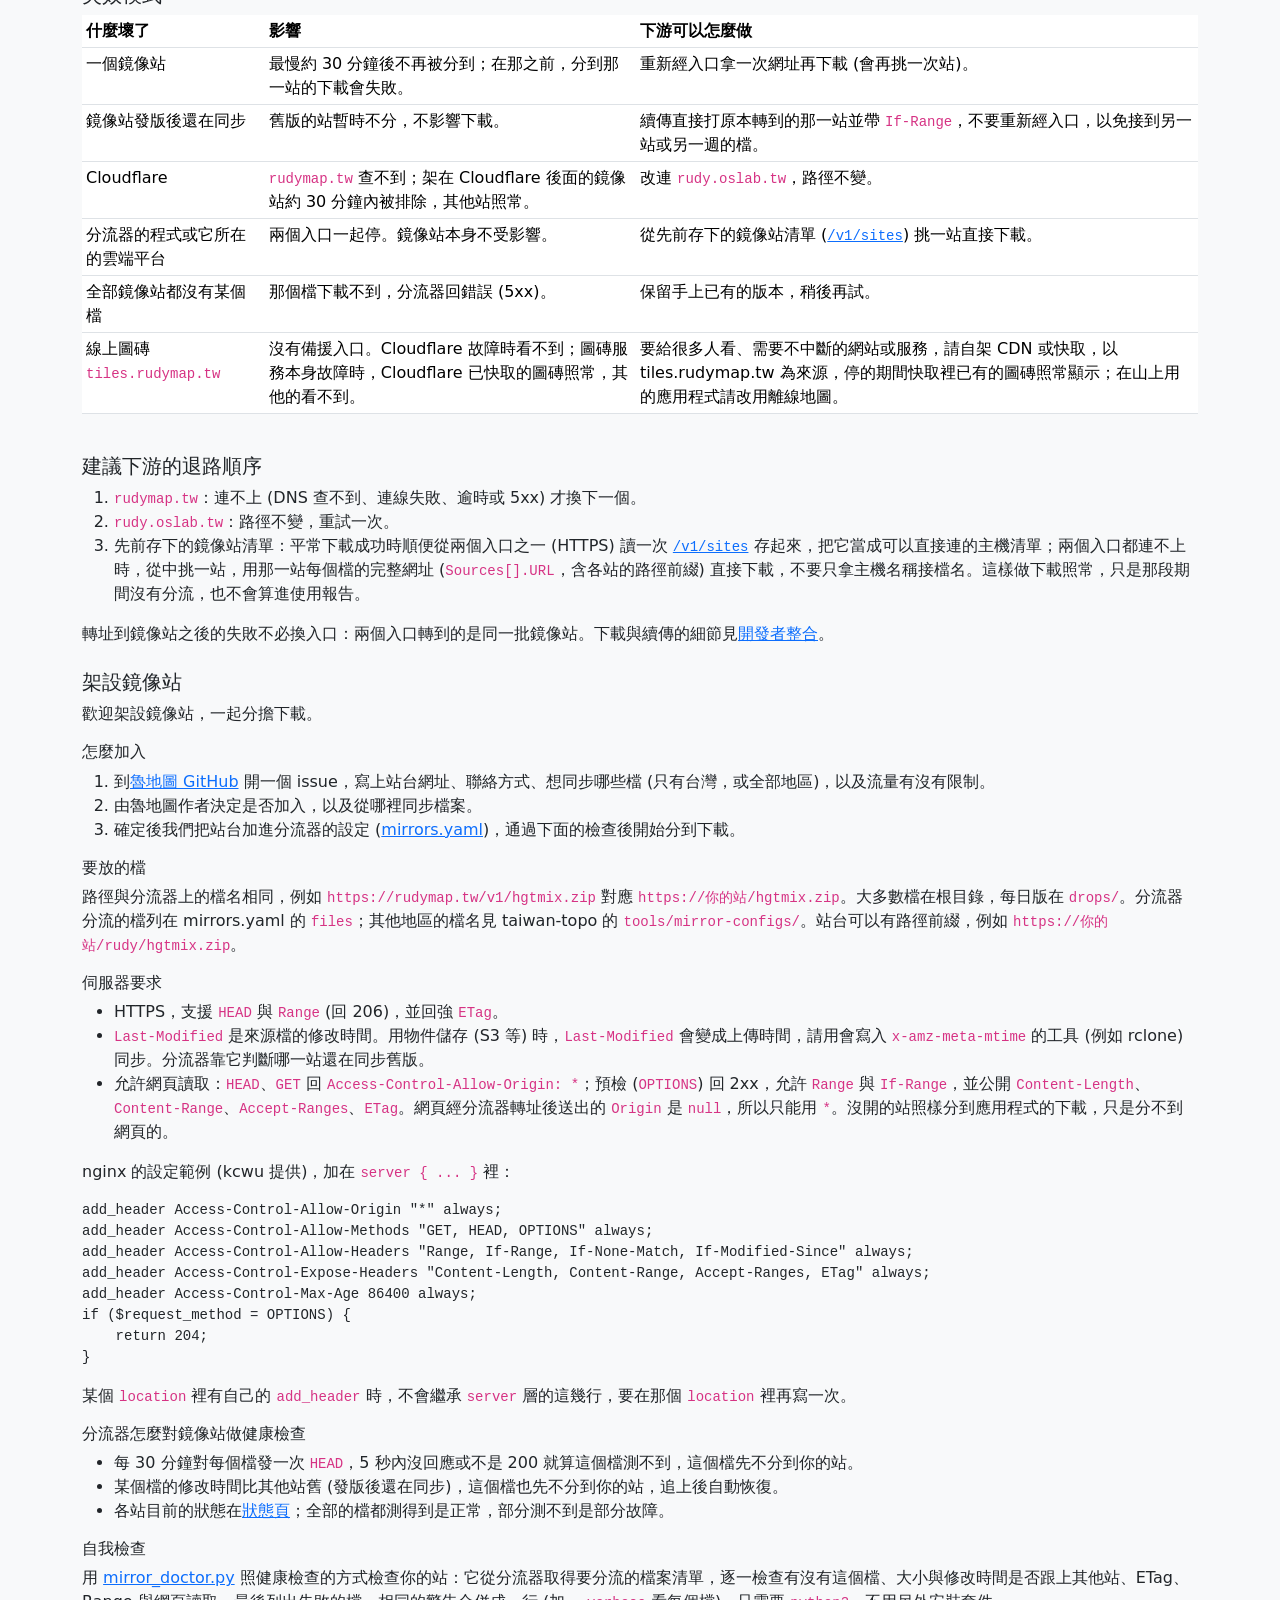
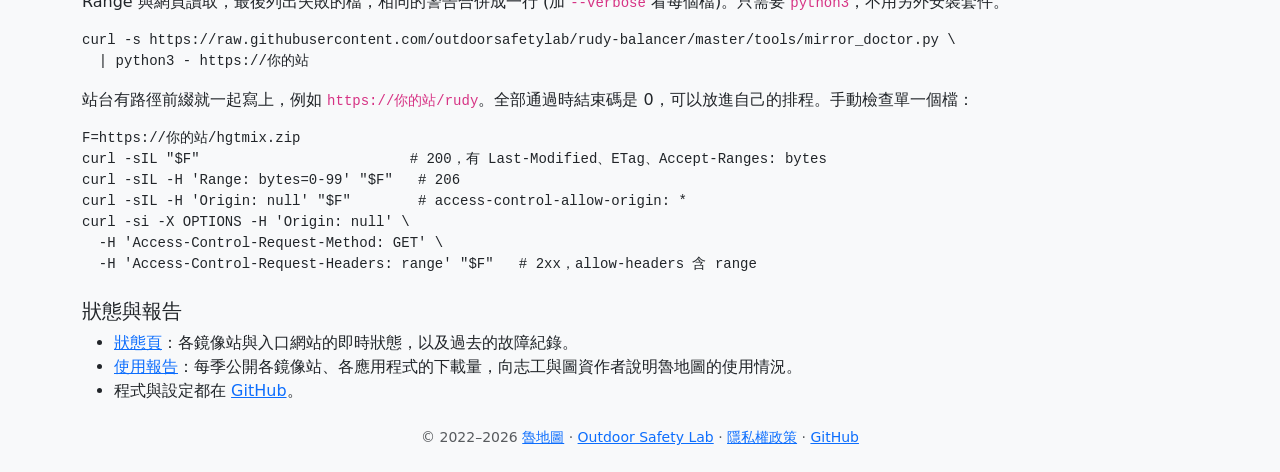
==== commit 595b68c2: "docs(web): 部署架構頁的腳本輸出說明跟上合併顯示 (AI 互審第 1 輪 Low) Co-Authored-By: Claude Opus 5.5 <noreply@anthropic.co" ====
--- a/webroot/deployment/index.html
+++ b/webroot/deployment/index.html
@@ -209,7 +209,7 @@
       <li>各站目前的狀態在<a href="https://rudymap.statuspage.io/">狀態頁</a>；全部的檔都測得到是正常，部分測不到是部分故障。</li>
     </ul>
     <h3 class="h6 mt-3">自我檢查</h3>
-    <p>用 <a href="https://github.com/outdoorsafetylab/rudy-balancer/blob/master/tools/mirror_doctor.py">mirror_doctor.py</a> 照健康檢查的方式檢查你的站：它從分流器取得要分流的檔案清單，逐一檢查有沒有這個檔、大小與修改時間是否跟上其他站、ETag、Range 與網頁讀取，最後列出每個檔的結果。只需要 <code>python3</code>，不用另外安裝套件。</p>
+    <p>用 <a href="https://github.com/outdoorsafetylab/rudy-balancer/blob/master/tools/mirror_doctor.py">mirror_doctor.py</a> 照健康檢查的方式檢查你的站：它從分流器取得要分流的檔案清單，逐一檢查有沒有這個檔、大小與修改時間是否跟上其他站、ETag、Range 與網頁讀取，最後列出失敗的檔，相同的警告合併成一行 (加 <code>--verbose</code> 看每個檔)。只需要 <code>python3</code>，不用另外安裝套件。</p>
     <pre><code>curl -s https://raw.githubusercontent.com/outdoorsafetylab/rudy-balancer/master/tools/mirror_doctor.py \
   | python3 - https://你的站</code></pre>
     <p>站台有路徑前綴就一起寫上，例如 <code>https://你的站/rudy</code>。全部通過時結束碼是 0，可以放進自己的排程。手動檢查單一個檔：</p>
